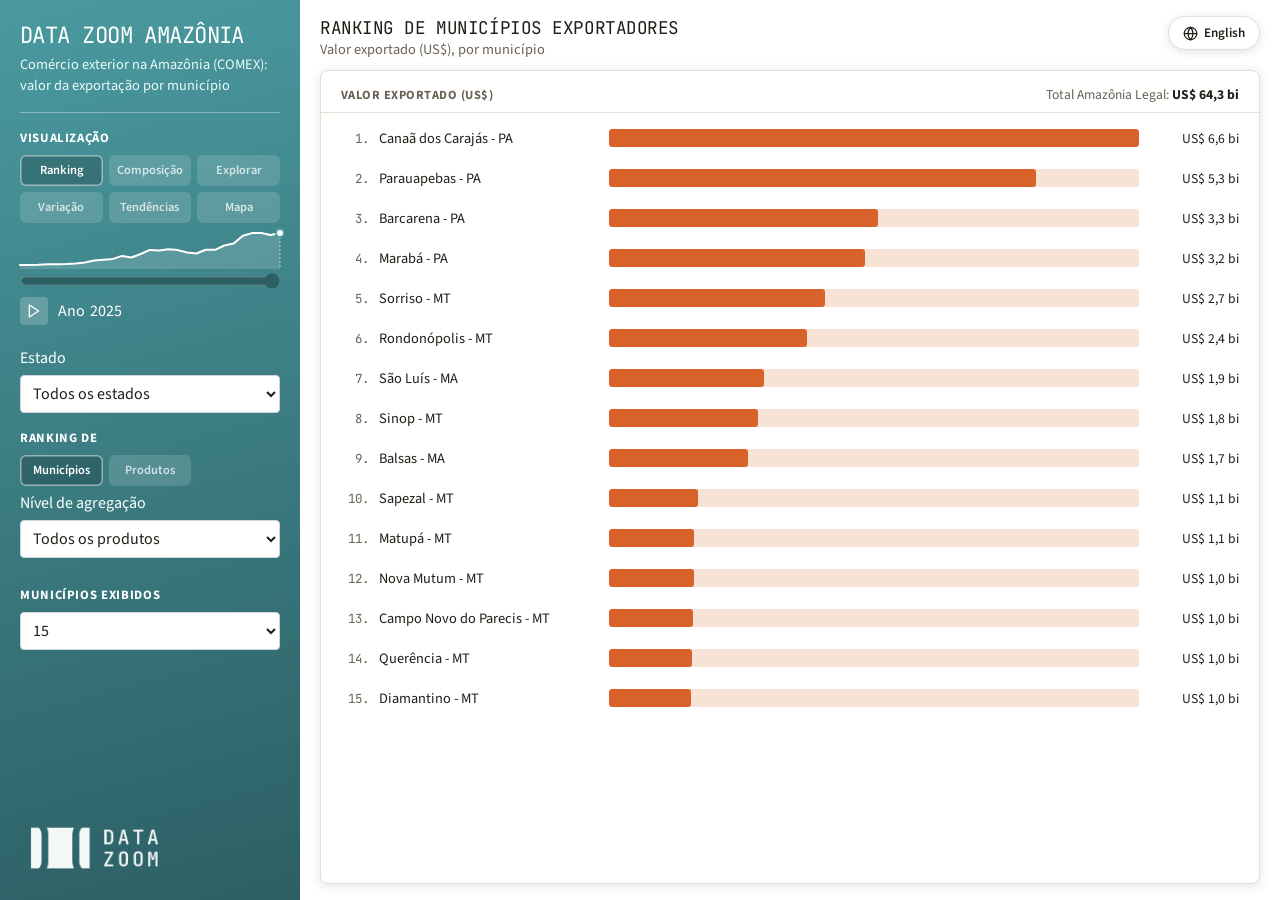
==== ts_comex_exp_municipio/index.html @ 1b5235d6 "Rename Composição's Categoria to Produtos and reorder (sync from datazoompuc/datazoom_viz@9e25355)" ====
<!DOCTYPE html>
<html lang="pt-BR">
<head>
<meta charset="UTF-8">
<meta name="viewport" content="width=device-width, initial-scale=1.0">
<title>Data Zoom Amazônia — COMEX Exportação Municipal</title>
<link rel="preconnect" href="https://fonts.googleapis.com">
<link href="https://fonts.googleapis.com/css2?family=Source+Sans+Pro:wght@300;400;700&family=JetBrains+Mono:wght@300;400&display=swap" rel="stylesheet">
<link rel="stylesheet" href="style.css">
</head>
<body>
<div class="apppanel">
  <div class="menucol">
    <h2 class="plot_name" id="plot_name"></h2>
    <p class="plot_desc" id="plot_desc"></p>
    <hr>

    <p class="vars" id="label_view_name"></p>
    <div class="view-toggle" id="view-toggle">
      <button class="view-btn active" id="view-ranking" data-view="ranking"></button>
      <button class="view-btn" id="view-composition" data-view="composition"></button>
      <button class="view-btn" id="view-explore" data-view="explore"></button>
      <button class="view-btn" id="view-change" data-view="change"></button>
      <button class="view-btn" id="view-trends" data-view="trends"></button>
      <button class="view-btn" id="view-map" data-view="map"></button>
    </div>

    <div class="spacer"></div>

    <div class="var_selec_group hidden" id="change-group">
      <div class="change-years-row">
        <div class="change-year-field">
          <label id="label_year_a" for="change-year-a"></label>
          <select id="change-year-a" class="sidebar-field"></select>
        </div>
        <div class="change-year-field">
          <label id="label_year_b" for="change-year-b"></label>
          <select id="change-year-b" class="sidebar-field"></select>
        </div>
      </div>
      <div class="spacer"></div>

      <p class="vars" id="label_change_orientation"></p>
      <div class="view-toggle" id="change-orientation-toggle">
        <button class="view-btn active" id="change-orientation-municipio" data-orientation="municipio"></button>
        <button class="view-btn" id="change-orientation-produto" data-orientation="produto"></button>
      </div>
      <div class="spacer"></div>

      <div id="change-by-municipio-group">
        <label id="label_change_agg_level" for="change-agg-level-select"></label>
        <select id="change-agg-level-select" class="sidebar-field">
          <option value="all"></option>
          <option value="sec"></option>
          <option value="sh2"></option>
        </select>
        <div class="spacer"></div>
        <div id="change-category-group" class="hidden">
          <label id="label_change_category" for="change-category-select"></label>
          <select id="change-category-select" class="sidebar-field"></select>
        </div>
      </div>

      <div id="change-by-produto-group" class="hidden">
        <label id="label_change_produto_level" for="change-produto-level-select"></label>
        <select id="change-produto-level-select" class="sidebar-field">
          <option value="sec"></option>
          <option value="sh2"></option>
        </select>
        <div class="spacer"></div>
        <label id="label_change_scope" for="change-scope-select"></label>
        <select id="change-scope-select" class="sidebar-field"></select>
      </div>
    </div>

    <div class="var_selec_group slider-inline">
      <div class="sparkline-wrap">
        <svg id="year-sparkline" viewBox="0 0 260 40" preserveAspectRatio="none">
          <path id="spark-area" class="spark-area"></path>
          <path id="spark-line" class="spark-line"></path>
          <line id="spark-guide" class="spark-guide" y1="0" y2="40"></line>
          <line id="spark-hover-line" class="spark-hover-line" y1="0" y2="40"></line>
          <circle id="spark-marker" class="spark-marker" r="4"></circle>
          <circle id="spark-hover-marker" class="spark-hover-marker" r="4"></circle>
        </svg>
        <div id="spark-tooltip" class="spark-tooltip"></div>
      </div>
      <input type="range" id="year-slider" step="1" class="year-slider-full">
      <div class="slider-footer">
        <button id="play-btn" class="icon-btn" title="Play/Pause">
          <svg id="play-icon" width="16" height="16" viewBox="0 0 24 24" fill="none" stroke="currentColor" stroke-width="2" stroke-linecap="round" stroke-linejoin="round"><polygon points="5 3 19 12 5 21 5 3"></polygon></svg>
        </button>
        <span class="year-caption">
          <label id="label_year" for="year-slider"></label>
          <span id="year-value" class="year-value"></span>
        </span>
      </div>
    </div>

    <div class="spacer"></div>

    <div class="var_selec_group" id="uf-filter-group">
      <label id="label_uf_filter" for="uf-filter-select"></label>
      <select id="uf-filter-select" class="sidebar-field">
        <option value=""></option>
      </select>
    </div>

    <div class="var_selec_group hidden" id="composition-scope-group">
      <p class="vars" id="label_composition_orientation"></p>
      <div class="view-toggle" id="composition-orientation-toggle">
        <button class="view-btn active" id="composition-orientation-estado" data-orientation="estado"></button>
        <button class="view-btn" id="composition-orientation-produto" data-orientation="produto"></button>
      </div>
      <div class="spacer"></div>

      <label id="label_composition_agg" for="composition-agg-select"></label>
      <select id="composition-agg-select" class="sidebar-field">
        <option value="sec"></option>
        <option value="sh2"></option>
      </select>
      <div class="spacer"></div>

      <div id="composition-by-estado-group">
        <label id="label_composition_produto" for="composition-produto-select"></label>
        <select id="composition-produto-select" class="sidebar-field"></select>
      </div>

      <div id="composition-by-produto-group" class="hidden">
        <label id="label_composition_scope" for="composition-scope-select"></label>
        <select id="composition-scope-select" class="sidebar-field"></select>
      </div>
    </div>

    <div class="var_selec_group hidden" id="ranking-product-group">
      <p class="vars" id="label_ranking_orientation"></p>
      <div class="view-toggle" id="ranking-orientation-toggle">
        <button class="view-btn active" id="ranking-orientation-municipio" data-orientation="municipio"></button>
        <button class="view-btn" id="ranking-orientation-produto" data-orientation="produto"></button>
      </div>
      <div class="spacer"></div>

      <div id="ranking-by-municipio-group">
        <label id="label_ranking_agg_level" for="ranking-agg-level-select"></label>
        <select id="ranking-agg-level-select" class="sidebar-field">
          <option value="all"></option>
          <option value="sec"></option>
          <option value="sh2"></option>
          <option value="sh4"></option>
        </select>
        <div class="spacer"></div>

        <div id="ranking-category-group" class="hidden">
          <label id="label_ranking_category" for="ranking-category-select"></label>
          <select id="ranking-category-select" class="sidebar-field"></select>
        </div>

        <div id="ranking-sh4-group" class="hidden">
          <label id="label_ranking_product_select" for="ranking-product-select"></label>
          <select id="ranking-product-select" class="sidebar-field"></select>
          <div class="spacer"></div>
          <label id="label_ranking_product_search" for="ranking-product-input" class="prodrank-search-label"></label>
          <input type="text" id="ranking-product-input" class="sidebar-field" list="ranking-product-datalist" autocomplete="off">
          <datalist id="ranking-product-datalist"></datalist>
          <p class="prodrank-full-label" id="ranking-product-full-label"></p>
        </div>
      </div>

      <div id="ranking-by-produto-group" class="hidden">
        <label id="label_ranking_produto_level" for="ranking-produto-level-select"></label>
        <select id="ranking-produto-level-select" class="sidebar-field">
          <option value="sec"></option>
          <option value="sh2"></option>
          <option value="sh4"></option>
        </select>
        <div class="spacer"></div>
        <label id="label_ranking_scope" for="ranking-scope-select"></label>
        <select id="ranking-scope-select" class="sidebar-field"></select>
      </div>
    </div>

    <div class="var_selec_group hidden" id="trends-agg-group">
      <p class="vars" id="label_trends_orientation"></p>
      <div class="view-toggle" id="trends-orientation-toggle">
        <button class="view-btn active" id="trends-orientation-municipio" data-orientation="municipio"></button>
        <button class="view-btn" id="trends-orientation-produto" data-orientation="produto"></button>
      </div>
      <div class="spacer"></div>

      <div id="trends-by-municipio-group">
        <label id="label_trends_agg_level" for="trends-agg-level-select"></label>
        <select id="trends-agg-level-select" class="sidebar-field">
          <option value="all"></option>
          <option value="sec"></option>
          <option value="sh2"></option>
        </select>
        <div class="spacer"></div>
        <div id="trends-category-group" class="hidden">
          <label id="label_trends_category" for="trends-category-select"></label>
          <select id="trends-category-select" class="sidebar-field"></select>
        </div>
      </div>

      <div id="trends-by-produto-group" class="hidden">
        <label id="label_trends_produto_level" for="trends-produto-level-select"></label>
        <select id="trends-produto-level-select" class="sidebar-field">
          <option value="sec"></option>
          <option value="sh2"></option>
        </select>
        <div class="spacer"></div>
        <label id="label_trends_scope" for="trends-scope-select"></label>
        <select id="trends-scope-select" class="sidebar-field"></select>
      </div>
    </div>

    <div class="var_selec_group hidden" id="explore-group">
      <p class="vars" id="label_explore_orientation"></p>
      <div class="view-toggle" id="explore-orientation-toggle">
        <button class="view-btn active" id="explore-orientation-municipio" data-orientation="municipio"></button>
        <button class="view-btn" id="explore-orientation-produto" data-orientation="produto"></button>
      </div>
      <div class="spacer"></div>

      <div id="explore-by-municipio-group">
        <label id="label_explore_agg_level" for="explore-agg-level-select"></label>
        <select id="explore-agg-level-select" class="sidebar-field">
          <option value="all"></option>
          <option value="sec"></option>
          <option value="sh2"></option>
        </select>
        <div class="spacer"></div>
        <div id="explore-category-group" class="hidden">
          <label id="label_explore_category" for="explore-category-select"></label>
          <select id="explore-category-select" class="sidebar-field"></select>
          <div class="spacer"></div>
        </div>

        <label id="label_explore_munis" for="explore-munis-select"></label>
        <select id="explore-munis-select" class="sidebar-multiselect" multiple size="10"></select>
        <p class="explore-hint" id="explore-hint"></p>
      </div>

      <div id="explore-by-produto-group" class="hidden">
        <label id="label_explore_produto_level" for="explore-produto-level-select"></label>
        <select id="explore-produto-level-select" class="sidebar-field">
          <option value="sec"></option>
          <option value="sh2"></option>
        </select>
        <div class="spacer"></div>
        <label id="label_explore_scope" for="explore-scope-select"></label>
        <select id="explore-scope-select" class="sidebar-field"></select>
        <div class="spacer"></div>
        <label id="label_explore_produtos" for="explore-produtos-select"></label>
        <select id="explore-produtos-select" class="sidebar-multiselect" multiple size="10"></select>
        <p class="explore-hint" id="explore-produtos-hint"></p>
      </div>

      <div class="spacer"></div>
      <label class="switch-row">
        <input type="checkbox" id="explore-log">
        <span id="label_log_scale"></span>
      </label>
      <div class="spacer"></div>
      <label class="switch-row">
        <input type="checkbox" id="explore-index">
        <span id="label_index_first"></span>
      </label>
    </div>

    <div class="var_selec_group hidden" id="map-group">
      <p class="vars" id="label_map_mode"></p>
      <div class="view-toggle" id="map-mode-toggle">
        <button class="view-btn active" id="map-mode-forest" data-mode="forest"></button>
        <button class="view-btn" id="map-mode-all" data-mode="all"></button>
        <button class="view-btn" id="map-mode-ratio" data-mode="ratio"></button>
      </div>
      <p class="map-hint" id="map-hint"></p>
    </div>

    <div class="spacer"></div>
    <div class="var_selec_group" id="topn-group">
      <p class="vars" id="label_topn_name"></p>
      <select id="topn-select" class="sidebar-field">
        <option value="10">10</option>
        <option value="15" selected>15</option>
        <option value="20">20</option>
        <option value="30">30</option>
      </select>
    </div>

    <div class="menucol-logo" role="img" aria-label="Data Zoom"></div>
  </div>

  <div class="plotcol">
    <button id="lang-toggle" class="lang-toggle-corner">
      <svg width="15" height="15" viewBox="0 0 24 24" fill="none" stroke="currentColor" stroke-width="2" stroke-linecap="round" stroke-linejoin="round"><circle cx="12" cy="12" r="10"></circle><line x1="2" y1="12" x2="22" y2="12"></line><path d="M12 2a15.3 15.3 0 0 1 4 10 15.3 15.3 0 0 1-4 10 15.3 15.3 0 0 1-4-10 15.3 15.3 0 0 1 4-10z"></path></svg>
      <span id="lang-toggle-label"></span>
    </button>
    <div class="plot-title" id="plot-title"></div>
    <div class="plot-subtitle" id="plot-subtitle"></div>

    <div class="chart-wrap">
      <div id="spinner" class="spinner"></div>

      <div id="ranking-panel" class="ranking-panel">
        <div class="ranking-header">
          <span id="ranking-axis-label" class="ranking-axis-label"></span>
          <span id="region-total-label" class="region-total-label"></span>
        </div>
        <div id="ranking-rows" class="ranking-rows"></div>
        <div id="ranking-tooltip" class="chart-tooltip"></div>
      </div>

      <div id="composition-panel" class="composition-panel hidden">
        <div id="composition-chart-area" class="composition-chart-area">
          <svg id="composition-svg" class="composition-svg" viewBox="0 0 1000 520" preserveAspectRatio="none"></svg>
          <div id="composition-tooltip" class="chart-tooltip"></div>
        </div>
        <div id="composition-legend" class="composition-legend"></div>
      </div>

      <div id="change-panel" class="change-panel hidden">
        <div class="change-header">
          <span id="change-axis-label" class="ranking-axis-label"></span>
          <div class="change-legend">
            <span class="change-legend-chip"><span class="change-legend-dot change-legend-dot-a"></span><span id="change-legend-a-label"></span></span>
            <span class="change-legend-chip"><span class="change-legend-dot change-legend-dot-b"></span><span id="change-legend-b-label"></span></span>
          </div>
        </div>
        <div class="change-axis">
          <div class="change-col-label"></div>
          <div class="change-col-track">
            <span id="change-axis-min"></span>
            <span id="change-axis-max"></span>
          </div>
          <div class="change-col-delta"></div>
        </div>
        <div class="change-scroll">
          <div id="change-rows"></div>
        </div>
        <div id="change-tooltip" class="chart-tooltip"></div>
      </div>

      <div id="trends-panel" class="trends-panel hidden">
        <div id="trends-grid" class="trends-grid"></div>
      </div>

      <div id="explore-panel" class="composition-panel hidden">
        <div id="explore-chart-area" class="composition-chart-area">
          <svg id="explore-svg" class="composition-svg" viewBox="0 0 1000 520" preserveAspectRatio="none"></svg>
          <div id="explore-tooltip" class="chart-tooltip"></div>
        </div>
        <div id="explore-legend" class="composition-legend"></div>
      </div>

      <div id="map-panel" class="map-panel hidden">
        <div id="map-container"></div>
      </div>

    </div>
  </div>
</div>

<script src="app.js"></script>
</body>
</html>
---- ts_comex_exp_municipio/style.css ----
* { box-sizing: border-box; }

:root {
  --ink: #221d17;
  --muted: #6b6156;
  --border: #e4ded3;
  --shadow: rgba(34, 29, 23, 0.12);
  --sidebar-a: #4a9aa0;
  --sidebar-b: #2c5f64;
  --bar: #d9622b;
  --bar-soft: #f7e3d6;
}

html, body {
  margin: 0;
  height: 100%;
  font-family: "Source Sans Pro", -apple-system, BlinkMacSystemFont, "Segoe UI", Roboto, Arial, sans-serif;
  font-size: 1rem;
  color: var(--ink);
}

.apppanel {
  display: flex;
  height: 100vh;
}

/* Language toggle in the upper-right corner of the content column — same
   convention as the map app, kept separate from the sidebar's controls. */
.lang-toggle-corner {
  position: absolute;
  top: 16px;
  right: 20px;
  z-index: 20;
  display: inline-flex;
  align-items: center;
  gap: 6px;
  background: #fff;
  border: 1px solid var(--border);
  color: var(--ink);
  padding: 7px 14px;
  border-radius: 999px;
  box-shadow: 0 2px 10px var(--shadow);
  font-size: 0.82rem;
  font-weight: 600;
  font-family: "Source Sans Pro", -apple-system, BlinkMacSystemFont, "Segoe UI", Roboto, Arial, sans-serif;
  cursor: pointer;
}
.lang-toggle-corner svg { display: block; }
.lang-toggle-corner:hover { background: #f6f2ea; }

/* ---- Sidebar ---- */

.menucol {
  flex: 0 0 300px;
  background: linear-gradient(165deg, var(--sidebar-a), var(--sidebar-b));
  color: #fff;
  padding: 20px;
  overflow-y: auto;
  display: flex;
  flex-direction: column;
}

.menucol-logo {
  margin-top: auto;
  padding-top: 24px;
  height: 64px;
  background-image: url("img/logo_datazoom_branco_horizontal.png");
  background-repeat: no-repeat;
  background-position: left bottom;
  background-size: contain;
  pointer-events: none;
  opacity: 0.95;
  flex: 0 0 auto;
}

.plot_name {
  margin: 0 0 4px;
  font-family: "JetBrains Mono", ui-monospace, "SF Mono", Menlo, monospace;
  font-size: 1.4rem;
  font-weight: 400;
  text-transform: uppercase;
  letter-spacing: -0.025em;
  color: #fff;
}

.plot_desc {
  margin: 0;
  font-size: 0.9rem;
  color: #eafbfc;
}

.menucol hr {
  border: 0;
  border-top: 1px solid rgba(255, 255, 255, 0.35);
  margin: 16px 0;
}

.view-toggle {
  display: grid;
  grid-template-columns: repeat(3, 1fr);
  gap: 6px;
  width: 100%;
}
.view-btn {
  border: none;
  border-radius: 6px;
  background: rgba(255, 255, 255, 0.14);
  color: rgba(255, 255, 255, 0.75);
  padding: 8px 6px;
  font-size: 0.78rem;
  font-weight: 600;
  line-height: 1.2;
  cursor: pointer;
  font-family: "Source Sans Pro", -apple-system, BlinkMacSystemFont, "Segoe UI", Roboto, Arial, sans-serif;
}
.view-btn.active {
  background: rgba(0, 0, 0, 0.2);
  color: #fff;
  box-shadow: inset 0 0 0 1.5px rgba(255, 255, 255, 0.5);
}

.vars {
  text-transform: uppercase;
  font-size: 0.8rem;
  letter-spacing: 0.05em;
  font-weight: 700;
  margin: 0 0 8px;
}

.var_selec_group { margin-bottom: 16px; }
.var_selec_group label { display: block; margin-bottom: 6px; font-weight: 400; }

/* Shared by every single-line sidebar control (selects + the product search
   input) — one rule instead of a per-ID list, so a new control picks up the
   sizing/overflow behavior automatically just by carrying the class. Long
   option text (SEC/SH2 category names in particular) used to force these
   selects wider than the 300px sidebar itself, "leaking" past its edge —
   width: 100% + min-width: 0 caps the box at the sidebar's width regardless
   of content, and the overflow/ellipsis trio truncates the closed box's own
   label instead of stretching to fit it (native <select> popups also follow
   the closed box's own width in every browser this app targets). */
.sidebar-field {
  display: block;
  width: 100%;
  min-width: 0;
  padding: 6px 8px;
  border-radius: 4px;
  border: 1px solid #ced4da;
  font-size: 1rem;
  background: #fff;
  color: var(--ink);
  font-family: "Source Sans Pro", -apple-system, BlinkMacSystemFont, "Segoe UI", Roboto, Arial, sans-serif;
  overflow: hidden;
  white-space: nowrap;
  text-overflow: ellipsis;
}

.prodrank-full-label {
  font-size: 0.75rem;
  color: rgba(255, 255, 255, 0.75);
  margin: 4px 0 0;
}

.prodrank-search-label {
  font-size: 0.78rem;
  color: rgba(255, 255, 255, 0.75);
}

.prodrank-loading {
  padding: 24px;
  color: var(--muted);
  font-size: 0.9rem;
}

.change-years-row { display: flex; gap: 10px; }
.change-year-field { flex: 1 1 0; min-width: 0; }
.change-year-field label { font-size: 0.85rem; }

/* Shared by every hand-picked multi-select in Explorar (municípios and,
   since the axis swap, categories too) — min-width: 0 caps it to the
   sidebar's width the same way .sidebar-field does for single-line
   controls; a multi-select can't also use that class since its
   white-space: nowrap/ellipsis rules only make sense for a single closed
   value, not a scrollable option list. */
.sidebar-multiselect {
  width: 100%;
  min-width: 0;
  border-radius: 4px;
  border: 1px solid #ced4da;
  font-size: 0.9rem;
  background: #fff;
  color: var(--ink);
}
.sidebar-multiselect option { padding: 3px 6px; }

.explore-hint {
  font-size: 0.75rem;
  color: rgba(255, 255, 255, 0.75);
  margin: 4px 0 0;
}

.switch-row {
  display: flex;
  align-items: center;
  gap: 8px;
  font-size: 0.88rem;
  cursor: pointer;
}
.switch-row input { accent-color: #2c5f64; width: 16px; height: 16px; }

.sparkline-wrap { margin-bottom: 4px; position: relative; }

#year-sparkline {
  width: 100%;
  height: 40px;
  display: block;
  cursor: pointer;
  overflow: visible;
}

.spark-area { fill: rgba(255, 255, 255, 0.14); stroke: none; }

.spark-line {
  fill: none;
  stroke: #fff;
  stroke-width: 2;
  stroke-linecap: round;
  stroke-linejoin: round;
  vector-effect: non-scaling-stroke;
}

.spark-guide {
  stroke: rgba(255, 255, 255, 0.6);
  stroke-width: 1;
  stroke-dasharray: 2 2;
  vector-effect: non-scaling-stroke;
}

.spark-hover-line {
  stroke: rgba(255, 255, 255, 0.85);
  stroke-width: 1;
  vector-effect: non-scaling-stroke;
  opacity: 0;
  pointer-events: none;
}

.spark-marker {
  fill: #fff;
  stroke: #4a9aa0;
  stroke-width: 2;
  vector-effect: non-scaling-stroke;
  transition: cx 150ms linear, cy 250ms ease;
}

.spark-hover-marker {
  fill: #fff;
  stroke: #4a9aa0;
  stroke-width: 2;
  vector-effect: non-scaling-stroke;
  opacity: 0;
  pointer-events: none;
}

.spark-tooltip {
  position: absolute;
  top: -4px;
  transform: translate(-50%, -100%);
  background: #1f3b3d;
  color: #fff;
  font-size: 13px;
  line-height: 1.3;
  padding: 4px 7px;
  border-radius: 5px;
  white-space: nowrap;
  pointer-events: none;
  opacity: 0;
  box-shadow: 0 2px 6px rgba(0, 0, 0, 0.25);
  font-variant-numeric: tabular-nums;
}
.spark-tooltip strong { font-weight: 700; }

/* margin: 0 overrides the browser default (2px left/right on
   input[type=range] in Chrome/Safari) that would otherwise throw the
   slider's track a couple pixels out of alignment with the sparkline
   above it, despite both spanning the same 100% width. */
.year-slider-full { display: block; width: 100%; margin: 2px 0 0; accent-color: #2c5f64; }

/* Play button + "Ano 2025" caption sit below the chart/slider stack (not
   above it — nothing here needs to compete with the sparkline/slider for
   the same full width the way the header row used to). */
.slider-footer { display: flex; align-items: center; gap: 10px; margin-top: 8px; }
.year-caption { display: flex; align-items: baseline; gap: 5px; }
.year-caption label { margin-bottom: 0; }

.year-value {
  font-variant-numeric: tabular-nums;
}

.icon-btn {
  border: none;
  background: rgba(255, 255, 255, 0.2);
  color: #fff;
  border-radius: 4px;
  width: 28px;
  height: 28px;
  cursor: pointer;
  flex: 0 0 auto;
  display: flex;
  align-items: center;
  justify-content: center;
}
.icon-btn:hover { background: rgba(255, 255, 255, 0.35); }
.icon-btn.playing { background: #2c5f64; }
.icon-btn svg { display: block; }

.spacer { height: 6px; }

/* ---- Main column ---- */

.plotcol {
  position: relative;
  flex: 1 1 auto;
  display: flex;
  flex-direction: column;
  padding: 16px 20px;
  min-width: 0;
}

.plot-title,
.plot-subtitle {
  padding-right: 140px;
}

.plot-title {
  font-family: "JetBrains Mono", ui-monospace, "SF Mono", Menlo, monospace;
  font-size: 1.1rem;
  font-weight: 400;
  text-transform: uppercase;
  letter-spacing: -0.025em;
}

.plot-subtitle {
  font-size: 0.9rem;
  color: var(--muted);
  margin-bottom: 10px;
}

.chart-wrap {
  position: relative;
  flex: 1 1 auto;
  min-height: 0;
}

.spinner {
  position: absolute;
  top: 50%;
  left: 50%;
  width: 40px;
  height: 40px;
  margin: -20px 0 0 -20px;
  border: 4px solid rgba(74, 154, 160, 0.2);
  border-top-color: #2c5f64;
  border-radius: 50%;
  animation: spin 0.8s linear infinite;
  pointer-events: none;
  z-index: 1000;
}
.spinner.hidden { display: none; }
@keyframes spin { to { transform: rotate(360deg); } }

/* ---- Ranking (bar chart) view ---- */

.ranking-panel {
  position: absolute;
  inset: 0;
  background: #fff;
  border: 1px solid var(--border);
  border-radius: 8px;
  box-shadow: 0 2px 12px var(--shadow);
  display: flex;
  flex-direction: column;
  overflow: hidden;
}

.ranking-header {
  flex: 0 0 auto;
  display: flex;
  align-items: baseline;
  justify-content: space-between;
  padding: 14px 20px 8px;
  border-bottom: 1px solid var(--border);
}
.ranking-axis-label {
  font-size: 0.78rem;
  text-transform: uppercase;
  letter-spacing: 0.04em;
  color: var(--muted);
  font-weight: 700;
}
.region-total-label {
  font-size: 0.85rem;
  color: var(--muted);
  font-variant-numeric: tabular-nums;
}
.region-total-label b { color: var(--ink); }

.ranking-rows {
  flex: 1 1 auto;
  overflow-y: auto;
  padding: 10px 20px 20px;
  display: flex;
  flex-direction: column;
  gap: 10px;
}

.rank-row {
  display: grid;
  grid-template-columns: 28px minmax(140px, 220px) 1fr auto;
  align-items: center;
  gap: 10px;
  height: 30px;
}
.rank-position {
  font-family: "JetBrains Mono", ui-monospace, "SF Mono", Menlo, monospace;
  font-size: 0.78rem;
  color: var(--muted);
  text-align: right;
}
.rank-label {
  font-size: 0.9rem;
  white-space: nowrap;
  overflow: hidden;
  text-overflow: ellipsis;
}
.rank-track {
  position: relative;
  height: 18px;
  background: var(--bar-soft);
  border-radius: 3px;
  overflow: hidden;
}
.rank-bar {
  position: absolute;
  top: 0;
  left: 0;
  height: 100%;
  background: var(--bar);
  border-radius: 3px;
  transition: width 400ms ease;
}
.rank-value {
  font-size: 0.85rem;
  font-variant-numeric: tabular-nums;
  color: var(--ink);
  min-width: 90px;
  text-align: right;
}

.chart-tooltip {
  position: absolute;
  background: #1f3b3d;
  color: #fff;
  font-size: 12.5px;
  line-height: 1.35;
  padding: 6px 9px;
  border-radius: 5px;
  pointer-events: none;
  opacity: 0;
  box-shadow: 0 2px 6px rgba(0, 0, 0, 0.25);
  font-variant-numeric: tabular-nums;
  max-width: 300px;
  z-index: 10;
}

/* ---- Composition (stacked area) view ---- */

.composition-panel {
  position: absolute;
  inset: 0;
  background: #fff;
  border: 1px solid var(--border);
  border-radius: 8px;
  box-shadow: 0 2px 12px var(--shadow);
  display: flex;
  flex-direction: column;
  overflow: hidden;
  padding: 16px 20px 12px;
}

.composition-chart-area {
  position: relative;
  flex: 1 1 auto;
  min-height: 0;
}

.composition-svg {
  width: 100%;
  height: 100%;
  display: block;
  cursor: crosshair;
}

.comp-axis-label {
  font-family: "Source Sans Pro", -apple-system, BlinkMacSystemFont, "Segoe UI", Roboto, Arial, sans-serif;
  font-size: 11px;
  fill: var(--muted);
}
.comp-gridline { stroke: var(--border); stroke-width: 1; }
.comp-band { stroke: #fff; stroke-width: 0.5; }
.comp-guide {
  stroke: var(--ink);
  stroke-width: 1;
  stroke-dasharray: 3 3;
  pointer-events: none;
}

.explore-line { fill: none; stroke-width: 2; vector-effect: non-scaling-stroke; }
.explore-guide {
  stroke: var(--muted);
  stroke-width: 1;
  stroke-dasharray: 3 3;
  pointer-events: none;
}

.composition-legend {
  flex: 0 0 auto;
  display: flex;
  flex-wrap: wrap;
  gap: 6px 16px;
  padding-top: 10px;
  border-top: 1px solid var(--border);
  margin-top: 8px;
}
.legend-item {
  display: flex;
  align-items: center;
  gap: 6px;
  font-size: 0.8rem;
  color: var(--ink);
  max-width: 280px;
  cursor: default;
}
.legend-item span.swatch {
  width: 11px;
  height: 11px;
  border-radius: 3px;
  border: 1px solid transparent;
  flex: 0 0 auto;
}
.legend-item span.label {
  white-space: nowrap;
  overflow: hidden;
  text-overflow: ellipsis;
}
.legend-item-muted {
  opacity: 0.6;
}
.legend-item-muted span.swatch {
  border-width: 1.5px;
  border-style: dashed;
}
.legend-item-muted span.label {
  font-style: italic;
}

/* ---- Change (dumbbell) view — same pattern as the CEMPRE map rebuild's
   compare mode: year A (blue) / year B (orange) dots per entity, connected
   by a line, ranked by change, filtered by state to keep row count sane
   (13 to 115 municipalities per state here). ---- */

.change-panel {
  position: absolute;
  inset: 0;
  background: #fff;
  border: 1px solid var(--border);
  border-radius: 8px;
  box-shadow: 0 2px 12px var(--shadow);
  display: flex;
  flex-direction: column;
  overflow: hidden;
}

.change-header {
  flex: 0 0 auto;
  display: flex;
  align-items: center;
  justify-content: space-between;
  padding: 14px 20px 8px;
  border-bottom: 1px solid var(--border);
}
.change-legend {
  display: flex;
  gap: 16px;
  font-size: 0.85rem;
  color: var(--ink);
  font-variant-numeric: tabular-nums;
}
.change-legend-chip { display: flex; align-items: center; gap: 6px; }
.change-legend-dot { width: 10px; height: 10px; border-radius: 50%; display: inline-block; }
.change-legend-dot-a { background: #2a78d6; }
.change-legend-dot-b { background: #eb6834; }

.change-axis,
.change-row {
  display: flex;
  align-items: center;
}
.change-axis {
  flex: 0 0 auto;
  padding: 8px 20px 6px;
  font-size: 0.78rem;
  color: var(--muted);
  text-transform: uppercase;
  letter-spacing: 0.03em;
}
.change-row { height: 24px; padding: 0 20px; }
.change-row:hover { background: rgba(74, 154, 160, 0.08); }

.change-col-label {
  flex: 0 0 200px;
  padding-right: 10px;
  font-size: 0.85rem;
  white-space: nowrap;
  overflow: hidden;
  text-overflow: ellipsis;
}
.change-col-track {
  flex: 1 1 auto;
  position: relative;
  height: 24px;
}
.change-axis .change-col-track {
  height: auto;
  display: flex;
  justify-content: space-between;
}
.change-col-delta {
  flex: 0 0 100px;
  padding-left: 8px;
  text-align: right;
  font-size: 0.82rem;
  font-variant-numeric: tabular-nums;
}

.change-scroll { flex: 1 1 auto; overflow-y: auto; padding-bottom: 12px; }
#change-rows { display: flex; flex-direction: column; }

.change-line {
  position: absolute;
  top: 50%;
  height: 2px;
  background: #c7c7c7;
  transform: translateY(-50%);
}
.change-dot {
  position: absolute;
  top: 50%;
  width: 10px;
  height: 10px;
  border-radius: 50%;
  transform: translate(-50%, -50%);
  box-shadow: 0 0 0 1.5px #fff;
}
.change-dot-a { background: #2a78d6; }
.change-dot-b { background: #eb6834; }

/* ---- Trends (small multiples) view — one sparkline per top-N
   municipality (all-time total, independent of the ranking view's
   per-year top-N), so the shape of each one's own trajectory is scannable
   at once without needing to already know which one to search for. ---- */

.trends-panel {
  position: absolute;
  inset: 0;
  background: #fff;
  border: 1px solid var(--border);
  border-radius: 8px;
  box-shadow: 0 2px 12px var(--shadow);
  overflow-y: auto;
  padding: 16px;
}

.trends-grid {
  display: grid;
  grid-template-columns: repeat(auto-fill, minmax(220px, 1fr));
  gap: 12px;
}

.trend-card {
  border: 1px solid var(--border);
  border-radius: 8px;
  padding: 12px 14px 10px;
}

.trend-card-header {
  display: flex;
  align-items: baseline;
  justify-content: space-between;
  gap: 8px;
  margin-bottom: 6px;
}
.trend-card-name {
  font-size: 0.85rem;
  font-weight: 600;
  white-space: nowrap;
  overflow: hidden;
  text-overflow: ellipsis;
  min-width: 0;
}
.trend-card-value {
  font-size: 0.8rem;
  font-variant-numeric: tabular-nums;
  color: var(--muted);
  flex: 0 0 auto;
}

.trend-sparkline { width: 100%; height: 44px; display: block; overflow: visible; }
.trend-spark-area { fill: rgba(217, 98, 43, 0.12); stroke: none; }
.trend-spark-line { fill: none; stroke: var(--bar); stroke-width: 1.5; vector-effect: non-scaling-stroke; }
.trend-spark-marker { fill: var(--bar); stroke: #fff; stroke-width: 1.5; vector-effect: non-scaling-stroke; }

.trend-card-footer {
  font-size: 0.76rem;
  color: var(--muted);
  margin-top: 4px;
}

/* ---- Map (Leaflet, lazy-loaded) view ---- */

.map-hint {
  font-size: 0.78rem;
  color: rgba(255, 255, 255, 0.75);
  line-height: 1.4;
  margin-top: 6px;
}

.map-panel {
  position: absolute;
  inset: 0;
}

#map-container {
  position: absolute;
  inset: 0;
  border-radius: 8px;
  border: 1px solid var(--border);
  box-shadow: 0 2px 12px var(--shadow);
}

.map-loading {
  position: absolute;
  inset: 0;
  display: flex;
  align-items: center;
  justify-content: center;
  color: var(--muted);
  font-size: 0.9rem;
  background: #fff;
  border-radius: 8px;
  border: 1px solid var(--border);
}

/* ---- Leaflet legend ---- */

.legend {
  background: #fff;
  padding: 10px 12px 8px;
  border-radius: 2px 2px 8px 8px;
  border-top: 3px solid var(--sidebar-b);
  box-shadow: 0 4px 14px var(--shadow);
  font-size: 0.78rem;
  line-height: 1.4;
  max-width: 240px;
  color: var(--ink);
}
.legend .legend-title {
  font-weight: 700;
  margin-bottom: 6px;
}
.legend .legend-row {
  display: flex;
  align-items: center;
  gap: 6px;
  margin-bottom: 2px;
}
.legend .swatch {
  width: 14px;
  height: 14px;
  flex: 0 0 auto;
  display: inline-block;
  box-shadow: inset 0 0 0 1px rgba(0, 0, 0, 0.08);
}

/* Matches the SVG hatch pattern used for "no data" polygons on the map
   (ensureNoDataPattern in app.js) — same base/line colors, same 45deg
   angle, so the legend swatch and the map fill read as the same thing. */
.legend .swatch-nodata {
  background-color: #deeaef;
  background-image: repeating-linear-gradient(
    45deg,
    #a2adb1 0, #a2adb1 1.5px,
    transparent 1.5px, transparent 6px
  );
}

.leaflet-tooltip b { color: inherit; }

/* Municipality fill animates between years instead of jump-cutting. */
.muni-path {
  transition: fill 300ms ease, fill-opacity 180ms ease;
}

.hidden { display: none; }
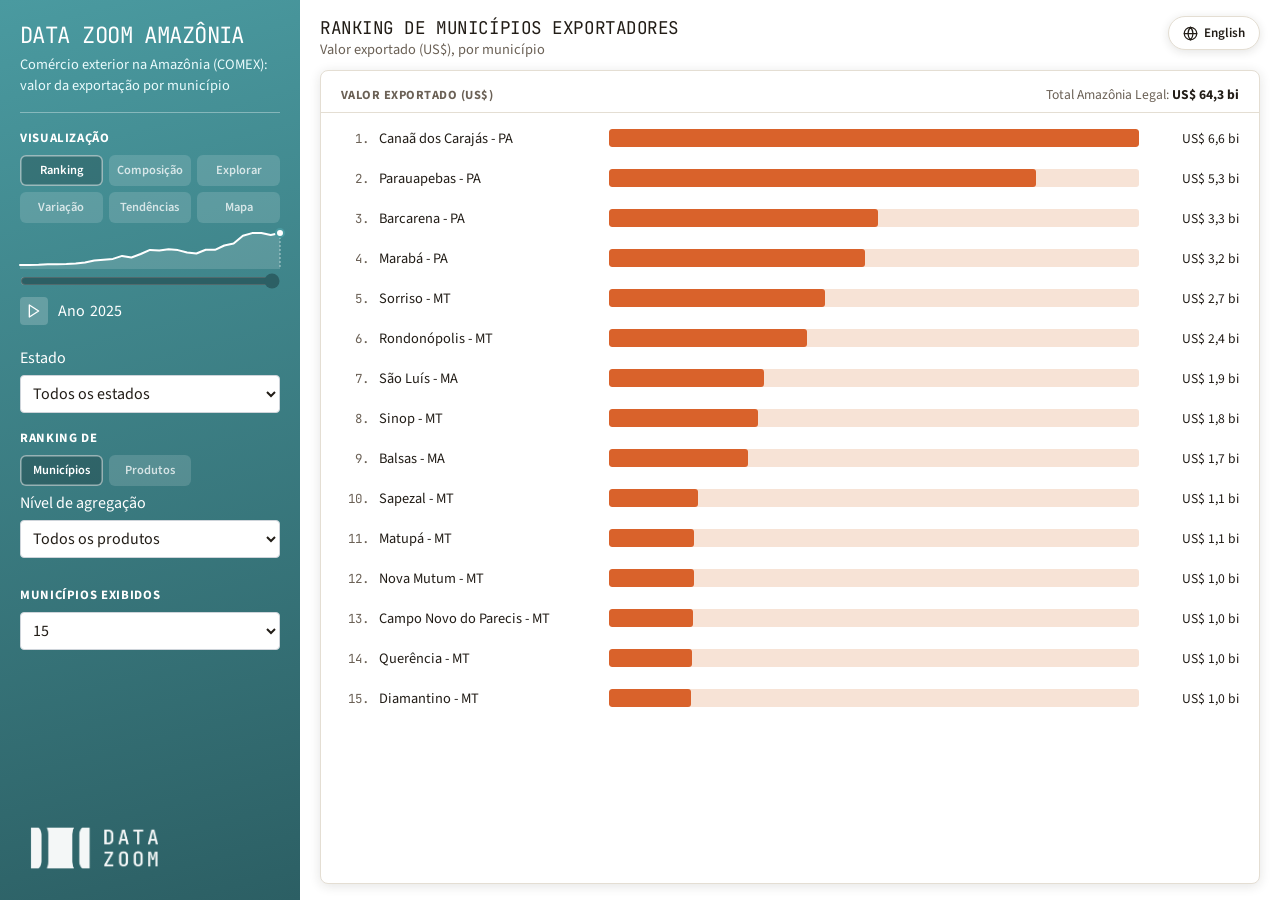
==== commit a1c72d92: "Tendências: add a hint explaining the cards' sort order (sync from datazoompuc/datazoom_viz@982e2ea)" ====
--- a/ts_comex_exp_municipio/index.html
+++ b/ts_comex_exp_municipio/index.html
@@ -211,6 +211,9 @@
         <label id="label_trends_scope" for="trends-scope-select"></label>
         <select id="trends-scope-select" class="sidebar-field"></select>
       </div>
+
+      <div class="spacer"></div>
+      <p class="explore-hint" id="trends-hint"></p>
     </div>
 
     <div class="var_selec_group hidden" id="explore-group">
--- a/ts_comex_exp_municipio/style.css
+++ b/ts_comex_exp_municipio/style.css
@@ -719,12 +719,6 @@
 .trend-spark-line { fill: none; stroke: var(--bar); stroke-width: 1.5; vector-effect: non-scaling-stroke; }
 .trend-spark-marker { fill: var(--bar); stroke: #fff; stroke-width: 1.5; vector-effect: non-scaling-stroke; }
 
-.trend-card-footer {
-  font-size: 0.76rem;
-  color: var(--muted);
-  margin-top: 4px;
-}
-
 /* ---- Map (Leaflet, lazy-loaded) view ---- */
 
 .map-hint {
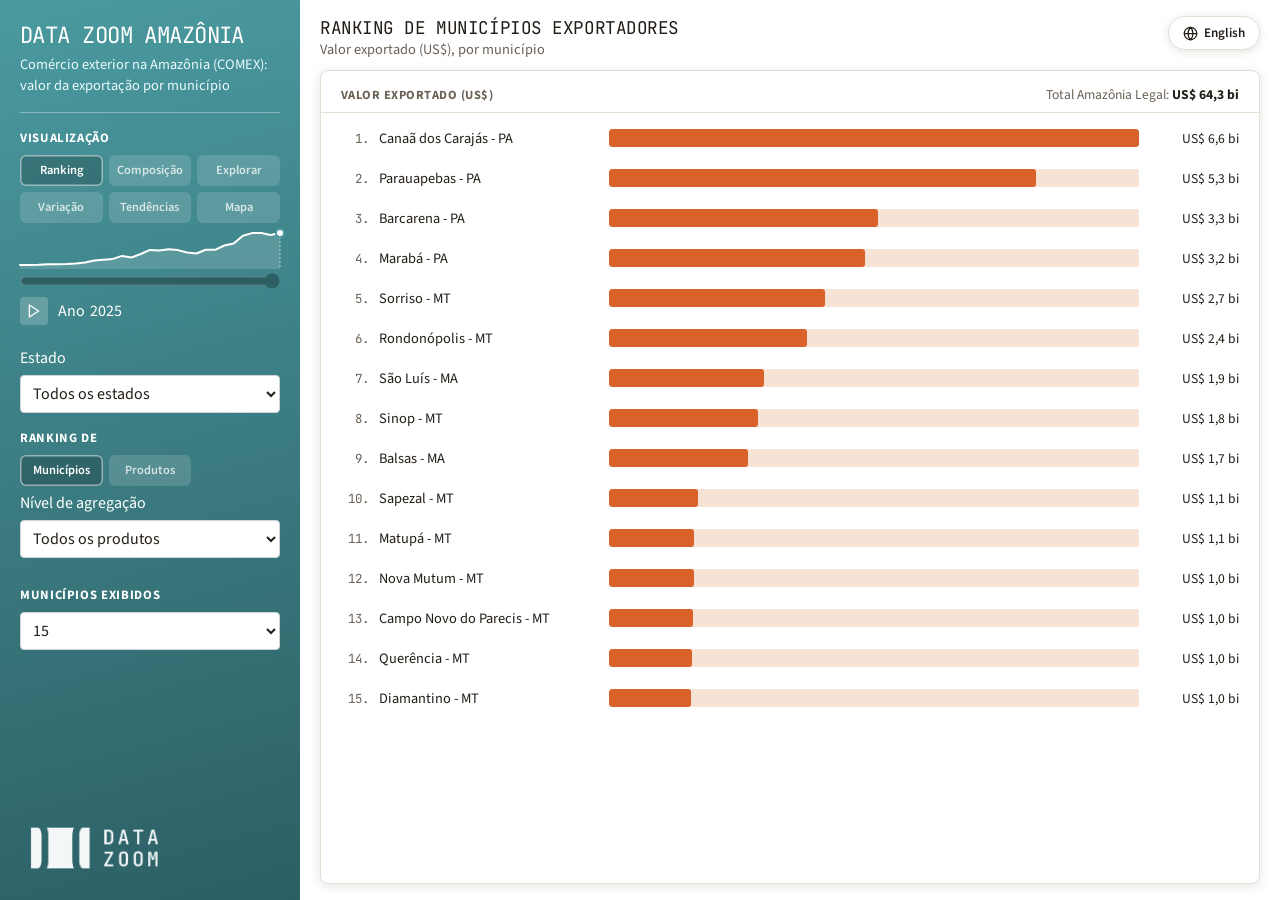
==== commit abafb7c3: "Move Variação's toggle below the Estado selector (sync from datazoompuc/datazoom_viz@66b34be)" ====
--- a/ts_comex_exp_municipio/index.html
+++ b/ts_comex_exp_municipio/index.html
@@ -38,39 +38,6 @@
           <select id="change-year-b" class="sidebar-field"></select>
         </div>
       </div>
-      <div class="spacer"></div>
-
-      <p class="vars" id="label_change_orientation"></p>
-      <div class="view-toggle" id="change-orientation-toggle">
-        <button class="view-btn active" id="change-orientation-municipio" data-orientation="municipio"></button>
-        <button class="view-btn" id="change-orientation-produto" data-orientation="produto"></button>
-      </div>
-      <div class="spacer"></div>
-
-      <div id="change-by-municipio-group">
-        <label id="label_change_agg_level" for="change-agg-level-select"></label>
-        <select id="change-agg-level-select" class="sidebar-field">
-          <option value="all"></option>
-          <option value="sec"></option>
-          <option value="sh2"></option>
-        </select>
-        <div class="spacer"></div>
-        <div id="change-category-group" class="hidden">
-          <label id="label_change_category" for="change-category-select"></label>
-          <select id="change-category-select" class="sidebar-field"></select>
-        </div>
-      </div>
-
-      <div id="change-by-produto-group" class="hidden">
-        <label id="label_change_produto_level" for="change-produto-level-select"></label>
-        <select id="change-produto-level-select" class="sidebar-field">
-          <option value="sec"></option>
-          <option value="sh2"></option>
-        </select>
-        <div class="spacer"></div>
-        <label id="label_change_scope" for="change-scope-select"></label>
-        <select id="change-scope-select" class="sidebar-field"></select>
-      </div>
     </div>
 
     <div class="var_selec_group slider-inline">
@@ -106,6 +73,40 @@
       </select>
     </div>
 
+    <div class="var_selec_group hidden" id="change-orientation-group">
+      <p class="vars" id="label_change_orientation"></p>
+      <div class="view-toggle" id="change-orientation-toggle">
+        <button class="view-btn active" id="change-orientation-municipio" data-orientation="municipio"></button>
+        <button class="view-btn" id="change-orientation-produto" data-orientation="produto"></button>
+      </div>
+      <div class="spacer"></div>
+
+      <div id="change-by-municipio-group">
+        <label id="label_change_agg_level" for="change-agg-level-select"></label>
+        <select id="change-agg-level-select" class="sidebar-field">
+          <option value="all"></option>
+          <option value="sec"></option>
+          <option value="sh2"></option>
+        </select>
+        <div class="spacer"></div>
+        <div id="change-category-group" class="hidden">
+          <label id="label_change_category" for="change-category-select"></label>
+          <select id="change-category-select" class="sidebar-field"></select>
+        </div>
+      </div>
+
+      <div id="change-by-produto-group" class="hidden">
+        <label id="label_change_produto_level" for="change-produto-level-select"></label>
+        <select id="change-produto-level-select" class="sidebar-field">
+          <option value="sec"></option>
+          <option value="sh2"></option>
+        </select>
+        <div class="spacer"></div>
+        <label id="label_change_scope" for="change-scope-select"></label>
+        <select id="change-scope-select" class="sidebar-field"></select>
+      </div>
+    </div>
+
     <div class="var_selec_group hidden" id="composition-scope-group">
       <p class="vars" id="label_composition_orientation"></p>
       <div class="view-toggle" id="composition-orientation-toggle">
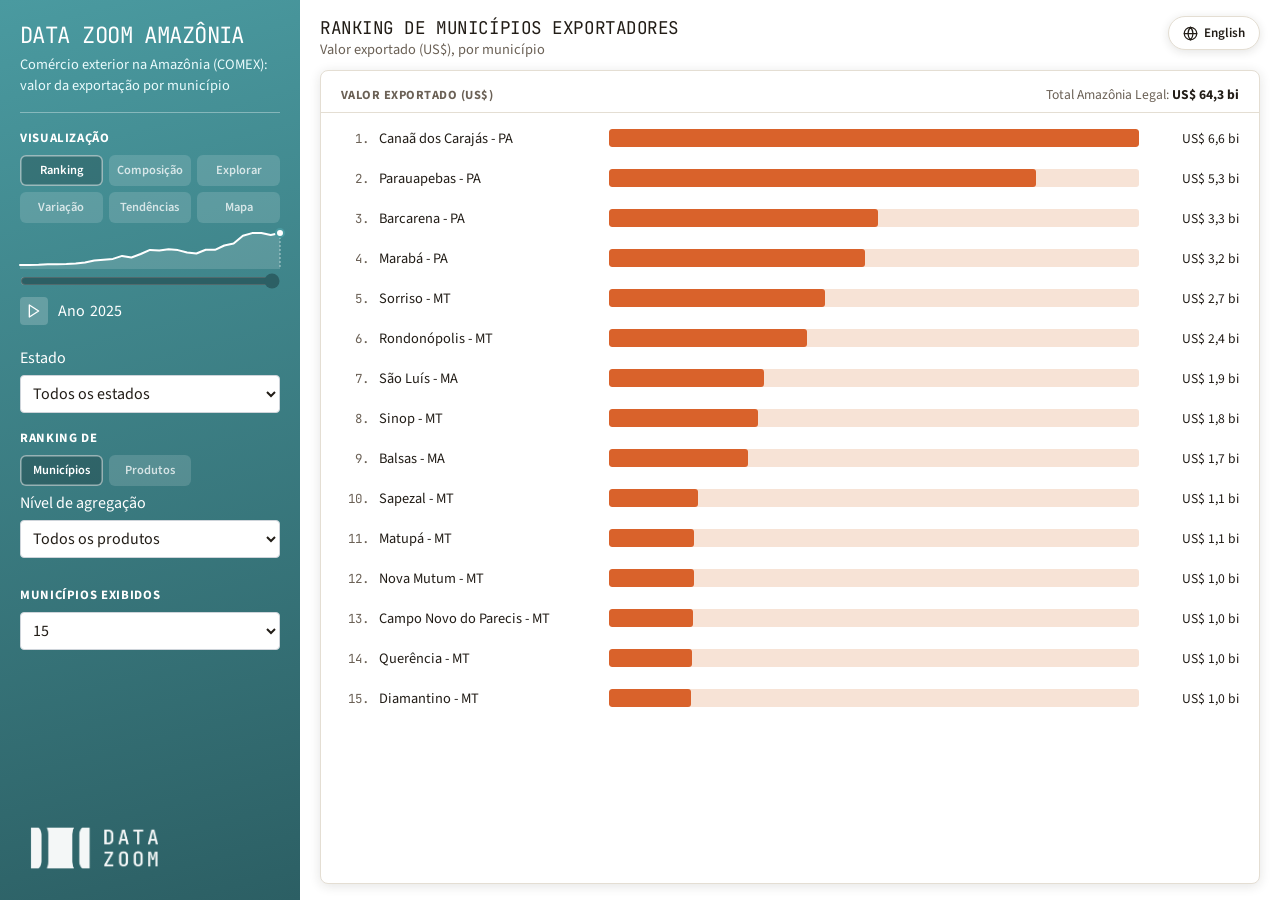
==== commit 6499e425: "Variação: remove the dollar-range row above the dumbbell chart (sync from datazoompuc/datazoom_viz@d" ====
--- a/ts_comex_exp_municipio/index.html
+++ b/ts_comex_exp_municipio/index.html
@@ -331,14 +331,6 @@
             <span class="change-legend-chip"><span class="change-legend-dot change-legend-dot-b"></span><span id="change-legend-b-label"></span></span>
           </div>
         </div>
-        <div class="change-axis">
-          <div class="change-col-label"></div>
-          <div class="change-col-track">
-            <span id="change-axis-min"></span>
-            <span id="change-axis-max"></span>
-          </div>
-          <div class="change-col-delta"></div>
-        </div>
         <div class="change-scroll">
           <div id="change-rows"></div>
         </div>
--- a/ts_comex_exp_municipio/style.css
+++ b/ts_comex_exp_municipio/style.css
@@ -600,20 +600,12 @@
 .change-legend-dot-a { background: #2a78d6; }
 .change-legend-dot-b { background: #eb6834; }
 
-.change-axis,
 .change-row {
   display: flex;
   align-items: center;
-}
-.change-axis {
-  flex: 0 0 auto;
-  padding: 8px 20px 6px;
-  font-size: 0.78rem;
-  color: var(--muted);
-  text-transform: uppercase;
-  letter-spacing: 0.03em;
-}
-.change-row { height: 24px; padding: 0 20px; }
+  height: 24px;
+  padding: 0 20px;
+}
 .change-row:hover { background: rgba(74, 154, 160, 0.08); }
 
 .change-col-label {
@@ -628,11 +620,6 @@
   flex: 1 1 auto;
   position: relative;
   height: 24px;
-}
-.change-axis .change-col-track {
-  height: auto;
-  display: flex;
-  justify-content: space-between;
 }
 .change-col-delta {
   flex: 0 0 100px;
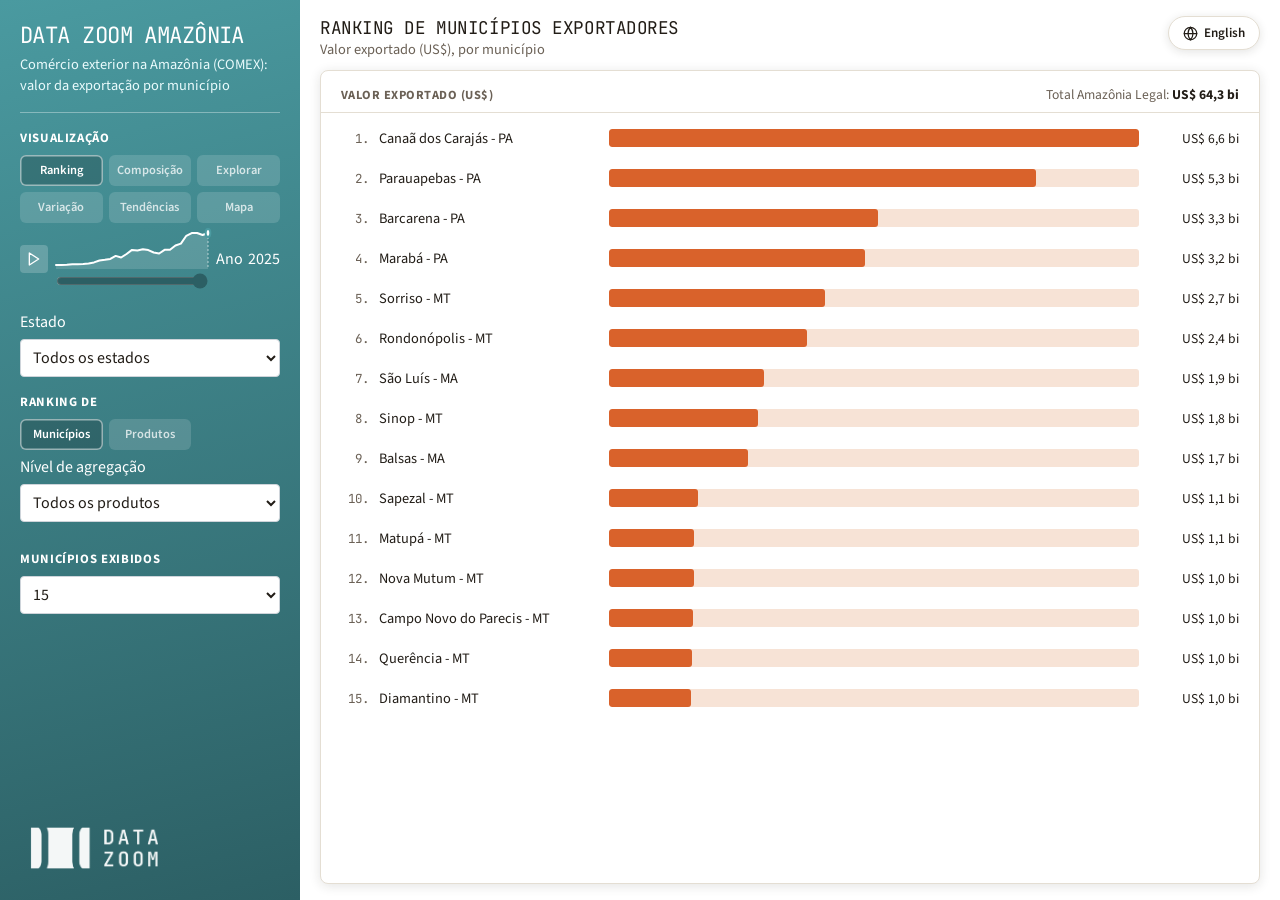
==== commit bd91f29d: "Move play button and Ano caption to flank the sparkline/slider (sync from datazoompuc/datazoom_viz@d" ====
--- a/ts_comex_exp_municipio/index.html
+++ b/ts_comex_exp_municipio/index.html
@@ -41,22 +41,24 @@
     </div>
 
     <div class="var_selec_group slider-inline">
-      <div class="sparkline-wrap">
-        <svg id="year-sparkline" viewBox="0 0 260 40" preserveAspectRatio="none">
-          <path id="spark-area" class="spark-area"></path>
-          <path id="spark-line" class="spark-line"></path>
-          <line id="spark-guide" class="spark-guide" y1="0" y2="40"></line>
-          <line id="spark-hover-line" class="spark-hover-line" y1="0" y2="40"></line>
-          <circle id="spark-marker" class="spark-marker" r="4"></circle>
-          <circle id="spark-hover-marker" class="spark-hover-marker" r="4"></circle>
-        </svg>
-        <div id="spark-tooltip" class="spark-tooltip"></div>
-      </div>
-      <input type="range" id="year-slider" step="1" class="year-slider-full">
-      <div class="slider-footer">
+      <div class="spark-slider-row">
         <button id="play-btn" class="icon-btn" title="Play/Pause">
           <svg id="play-icon" width="16" height="16" viewBox="0 0 24 24" fill="none" stroke="currentColor" stroke-width="2" stroke-linecap="round" stroke-linejoin="round"><polygon points="5 3 19 12 5 21 5 3"></polygon></svg>
         </button>
+        <div class="spark-slider-col">
+          <div class="sparkline-wrap">
+            <svg id="year-sparkline" viewBox="0 0 260 40" preserveAspectRatio="none">
+              <path id="spark-area" class="spark-area"></path>
+              <path id="spark-line" class="spark-line"></path>
+              <line id="spark-guide" class="spark-guide" y1="0" y2="40"></line>
+              <line id="spark-hover-line" class="spark-hover-line" y1="0" y2="40"></line>
+              <circle id="spark-marker" class="spark-marker" r="4"></circle>
+              <circle id="spark-hover-marker" class="spark-hover-marker" r="4"></circle>
+            </svg>
+            <div id="spark-tooltip" class="spark-tooltip"></div>
+          </div>
+          <input type="range" id="year-slider" step="1" class="year-slider-full">
+        </div>
         <span class="year-caption">
           <label id="label_year" for="year-slider"></label>
           <span id="year-value" class="year-value"></span>
--- a/ts_comex_exp_municipio/style.css
+++ b/ts_comex_exp_municipio/style.css
@@ -172,6 +172,13 @@
   font-size: 0.9rem;
 }
 
+/* Variação replaces the sparkline/slider block (.slider-inline, ~96px
+   tall) with this Ano A/B row instead — without a matching min-height,
+   this row's own shorter natural height (~59px) leaves every control
+   below it (starting with the global Estado selector) sitting ~37px
+   higher here than in every other view, an inconsistency that's easy to
+   notice when flipping between views. */
+#change-group { min-height: 96px; }
 .change-years-row { display: flex; gap: 10px; }
 .change-year-field { flex: 1 1 0; min-width: 0; }
 .change-year-field label { font-size: 0.85rem; }
@@ -285,11 +292,15 @@
    above it, despite both spanning the same 100% width. */
 .year-slider-full { display: block; width: 100%; margin: 2px 0 0; accent-color: #2c5f64; }
 
-/* Play button + "Ano 2025" caption sit below the chart/slider stack (not
-   above it — nothing here needs to compete with the sparkline/slider for
-   the same full width the way the header row used to). */
-.slider-footer { display: flex; align-items: center; gap: 10px; margin-top: 8px; }
-.year-caption { display: flex; align-items: baseline; gap: 5px; }
+/* Play button and "Ano 2025" flank the sparkline+slider column instead of
+   each spanning the sidebar's full width on their own row — sparkline and
+   slider stay perfectly aligned with each other because they share this
+   one column (each still 100% of *its* width, just narrower now that the
+   column itself is inset by the button/caption on either side), not
+   because their widths are matched by hand. */
+.spark-slider-row { display: flex; align-items: center; gap: 8px; }
+.spark-slider-col { flex: 1 1 auto; min-width: 0; }
+.year-caption { display: flex; align-items: baseline; gap: 5px; flex: 0 0 auto; }
 .year-caption label { margin-bottom: 0; }
 
 .year-value {
@@ -313,7 +324,15 @@
 .icon-btn.playing { background: #2c5f64; }
 .icon-btn svg { display: block; }
 
-.spacer { height: 6px; }
+/* flex-shrink: 0 is load-bearing here, not decorative — .menucol is a flex
+   column, and an empty div has zero content-based minimum size, so
+   whenever a view's sidebar content is tall enough to overflow, flexbox
+   squashes these gaps to 0px first (before anything with actual content
+   has to shrink at all). That's what was actually causing the "missing
+   padding above the sparkline" in some views but not others — it tracked
+   each view's own content height, not the sparkline itself. .menucol's own
+   overflow-y: auto handles genuine overflow by scrolling instead. */
+.spacer { height: 6px; flex-shrink: 0; }
 
 /* ---- Main column ---- */
 
@@ -629,7 +648,7 @@
   font-variant-numeric: tabular-nums;
 }
 
-.change-scroll { flex: 1 1 auto; overflow-y: auto; padding-bottom: 12px; }
+.change-scroll { flex: 1 1 auto; overflow-y: auto; padding: 10px 0 12px; }
 #change-rows { display: flex; flex-direction: column; }
 
 .change-line {
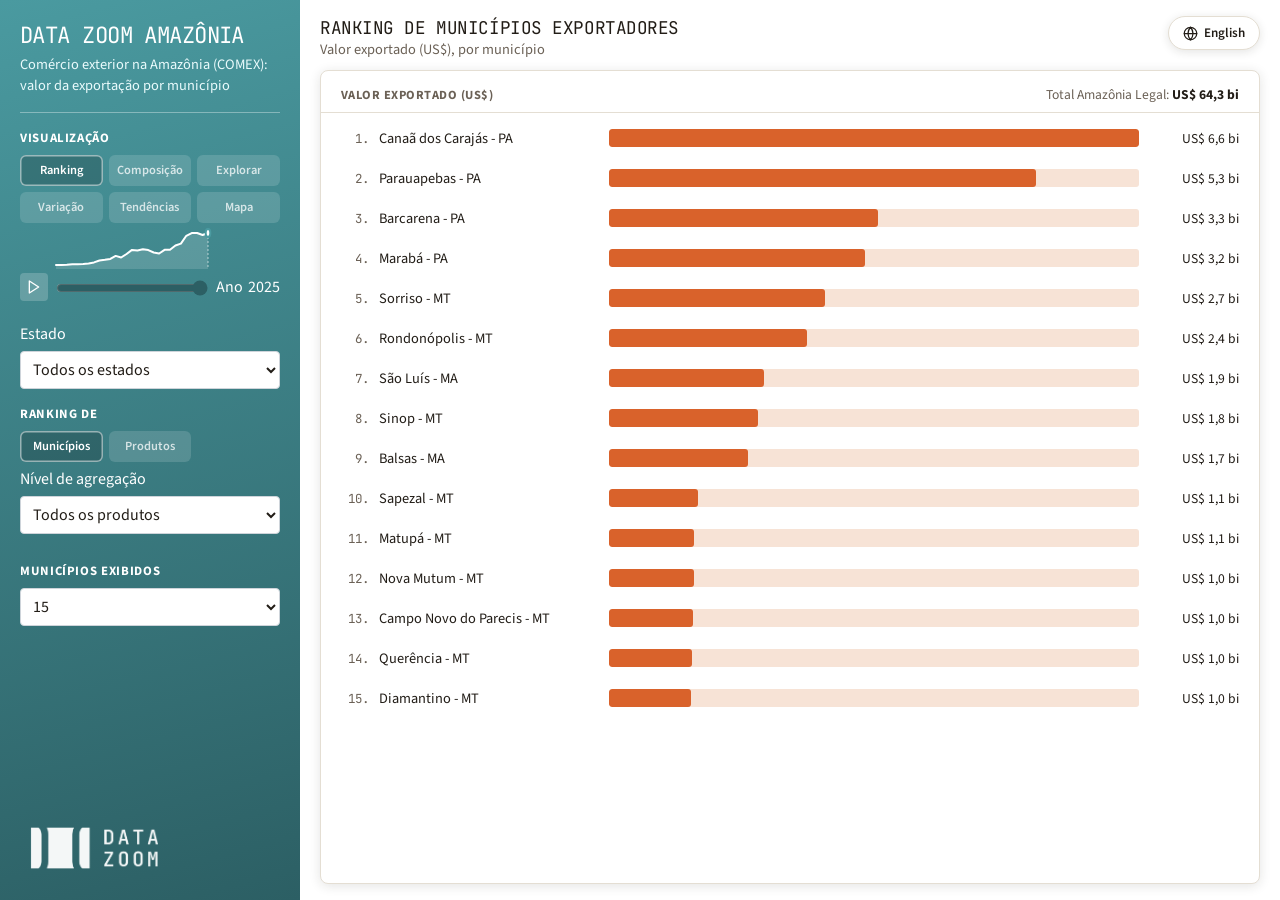
==== commit 790ac72f: "Align play button and Ano caption with slider row, not full sparkline block (sync from datazoompuc/d" ====
--- a/ts_comex_exp_municipio/index.html
+++ b/ts_comex_exp_municipio/index.html
@@ -41,24 +41,25 @@
     </div>
 
     <div class="var_selec_group slider-inline">
-      <div class="spark-slider-row">
+      <div class="spark-slider-grid">
+        <div class="spark-slider-spacer"></div>
+        <div class="sparkline-wrap">
+          <svg id="year-sparkline" viewBox="0 0 260 40" preserveAspectRatio="none">
+            <path id="spark-area" class="spark-area"></path>
+            <path id="spark-line" class="spark-line"></path>
+            <line id="spark-guide" class="spark-guide" y1="0" y2="40"></line>
+            <line id="spark-hover-line" class="spark-hover-line" y1="0" y2="40"></line>
+            <circle id="spark-marker" class="spark-marker" r="4"></circle>
+            <circle id="spark-hover-marker" class="spark-hover-marker" r="4"></circle>
+          </svg>
+          <div id="spark-tooltip" class="spark-tooltip"></div>
+        </div>
+        <div class="spark-slider-spacer"></div>
+
         <button id="play-btn" class="icon-btn" title="Play/Pause">
           <svg id="play-icon" width="16" height="16" viewBox="0 0 24 24" fill="none" stroke="currentColor" stroke-width="2" stroke-linecap="round" stroke-linejoin="round"><polygon points="5 3 19 12 5 21 5 3"></polygon></svg>
         </button>
-        <div class="spark-slider-col">
-          <div class="sparkline-wrap">
-            <svg id="year-sparkline" viewBox="0 0 260 40" preserveAspectRatio="none">
-              <path id="spark-area" class="spark-area"></path>
-              <path id="spark-line" class="spark-line"></path>
-              <line id="spark-guide" class="spark-guide" y1="0" y2="40"></line>
-              <line id="spark-hover-line" class="spark-hover-line" y1="0" y2="40"></line>
-              <circle id="spark-marker" class="spark-marker" r="4"></circle>
-              <circle id="spark-hover-marker" class="spark-hover-marker" r="4"></circle>
-            </svg>
-            <div id="spark-tooltip" class="spark-tooltip"></div>
-          </div>
-          <input type="range" id="year-slider" step="1" class="year-slider-full">
-        </div>
+        <input type="range" id="year-slider" step="1" class="year-slider-full">
         <span class="year-caption">
           <label id="label_year" for="year-slider"></label>
           <span id="year-value" class="year-value"></span>
--- a/ts_comex_exp_municipio/style.css
+++ b/ts_comex_exp_municipio/style.css
@@ -215,7 +215,7 @@
 }
 .switch-row input { accent-color: #2c5f64; width: 16px; height: 16px; }
 
-.sparkline-wrap { margin-bottom: 4px; position: relative; }
+.sparkline-wrap { position: relative; }
 
 #year-sparkline {
   width: 100%;
@@ -292,15 +292,23 @@
    above it, despite both spanning the same 100% width. */
 .year-slider-full { display: block; width: 100%; margin: 2px 0 0; accent-color: #2c5f64; }
 
-/* Play button and "Ano 2025" flank the sparkline+slider column instead of
-   each spanning the sidebar's full width on their own row — sparkline and
-   slider stay perfectly aligned with each other because they share this
-   one column (each still 100% of *its* width, just narrower now that the
-   column itself is inset by the button/caption on either side), not
-   because their widths are matched by hand. */
-.spark-slider-row { display: flex; align-items: center; gap: 8px; }
-.spark-slider-col { flex: 1 1 auto; min-width: 0; }
-.year-caption { display: flex; align-items: baseline; gap: 5px; flex: 0 0 auto; }
+/* Two grid rows sharing one set of column tracks: row 1 is the sparkline
+   flanked by two invisible spacer cells, row 2 is play-btn/slider/caption.
+   Column 1 and column 3's widths are each set by their tallest/widest
+   occupant (play-btn, year-caption) since the spacers have no intrinsic
+   size — so the sparkline (column 2) ends up inset to exactly match the
+   slider's width without hand-tuned padding. Each row is sized to its own
+   content, so play-btn/caption sit centered against the slider's own
+   (short) row height, not against the sparkline+slider combined height. */
+.spark-slider-grid {
+  display: grid;
+  grid-template-columns: auto 1fr auto;
+  align-items: center;
+  column-gap: 8px;
+  row-gap: 4px;
+}
+.spark-slider-spacer { width: 100%; }
+.year-caption { display: flex; align-items: baseline; gap: 5px; }
 .year-caption label { margin-bottom: 0; }
 
 .year-value {
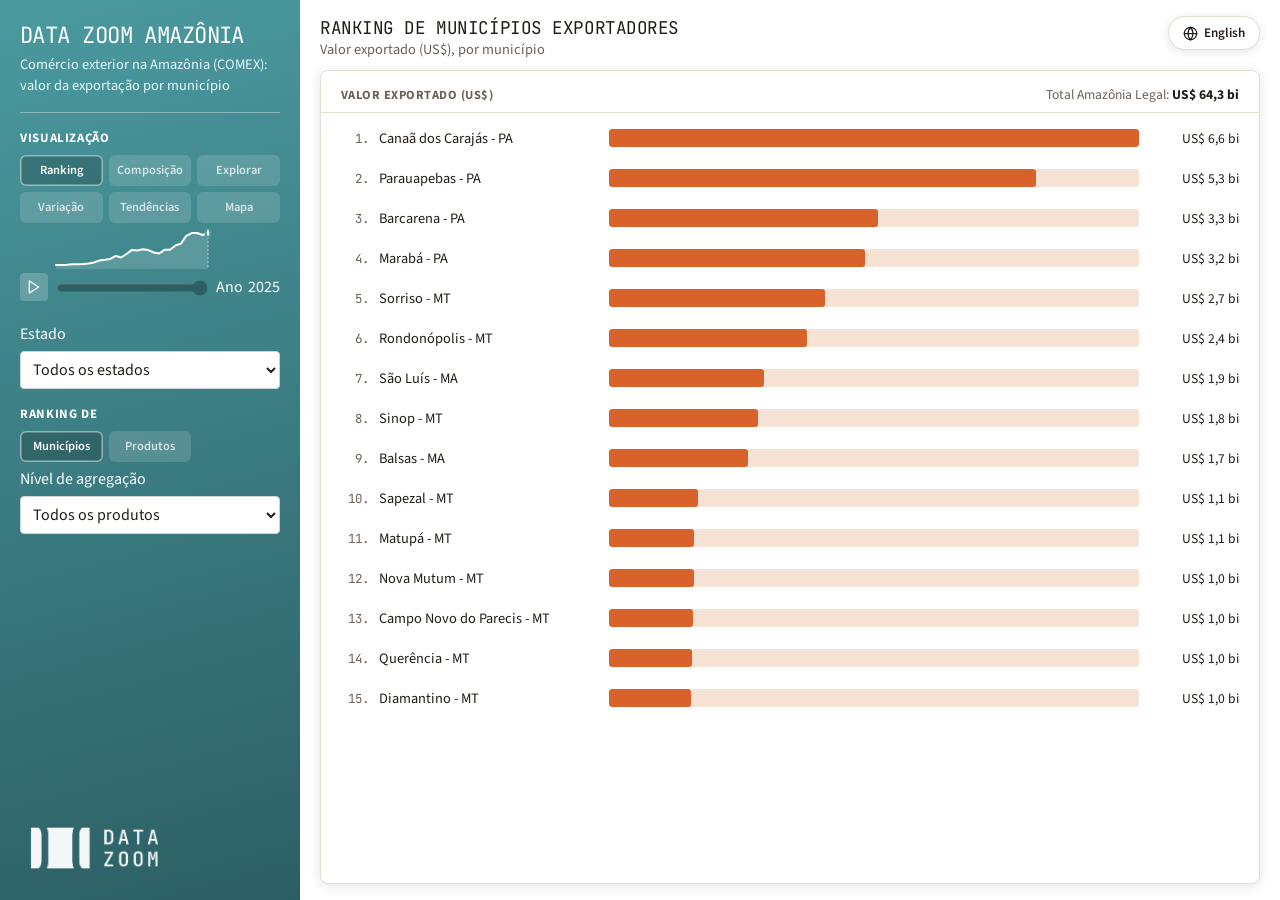
==== commit 21168edc: "Fix Ranking/Tendências at 15 entries and drop the top-N selector (sync from datazoompuc/datazoom_viz" ====
--- a/ts_comex_exp_municipio/index.html
+++ b/ts_comex_exp_municipio/index.html
@@ -284,17 +284,6 @@
       <p class="map-hint" id="map-hint"></p>
     </div>
 
-    <div class="spacer"></div>
-    <div class="var_selec_group" id="topn-group">
-      <p class="vars" id="label_topn_name"></p>
-      <select id="topn-select" class="sidebar-field">
-        <option value="10">10</option>
-        <option value="15" selected>15</option>
-        <option value="20">20</option>
-        <option value="30">30</option>
-      </select>
-    </div>
-
     <div class="menucol-logo" role="img" aria-label="Data Zoom"></div>
   </div>
 
--- a/ts_comex_exp_municipio/style.css
+++ b/ts_comex_exp_municipio/style.css
@@ -172,6 +172,48 @@
   font-size: 0.9rem;
 }
 
+/* Lazy-load failure state (see loadingMarkup in app.js). The same markup is
+   injected into whichever view's loading slot the failed fetch belonged to,
+   so it has to read correctly both inside .map-loading (a centered flex
+   overlay) and .prodrank-loading (a plain padded block) — hence the column
+   direction above and the block-level button here. */
+.map-loading { flex-direction: column; gap: 10px; }
+.load-error-text { color: var(--muted); }
+
+.retry-btn {
+  display: block;
+  margin-top: 10px;
+  border: 1px solid var(--border);
+  border-radius: 6px;
+  background: #fff;
+  color: var(--ink);
+  padding: 6px 14px;
+  font-size: 0.85rem;
+  font-weight: 600;
+  font-family: inherit;
+  cursor: pointer;
+}
+.retry-btn:hover { background: #f6f2ea; }
+.map-loading .retry-btn { margin-top: 0; }
+
+/* Core-data failure: nothing rendered at all, so this covers the whole
+   chart area rather than sitting inside one view's panel. */
+.fatal-error {
+  position: absolute;
+  inset: 0;
+  z-index: 1001;
+  display: flex;
+  flex-direction: column;
+  align-items: center;
+  justify-content: center;
+  gap: 10px;
+  background: #fff;
+  border: 1px solid var(--border);
+  border-radius: 8px;
+}
+.fatal-error-text { margin: 0; color: var(--muted); font-size: 0.9rem; }
+.fatal-error .retry-btn { margin-top: 0; }
+
 /* Variação replaces the sparkline/slider block (.slider-inline, ~96px
    tall) with this Ano A/B row instead — without a matching min-height,
    this row's own shorter natural height (~59px) leaves every control
@@ -200,6 +242,60 @@
 }
 .sidebar-multiselect option { padding: 3px 6px; }
 
+/* ---- Searchable pickers (see comboboxify/filterify in app.js) ---- */
+
+.combo { position: relative; }
+
+/* The real <select> stays in the DOM as the model — every populate*Select()
+   still writes to it and selections are committed through it — so it is
+   hidden rather than removed. Not display:none: that would also drop it
+   from the form/accessibility tree, and it still carries the value. */
+.combo-native {
+  position: absolute;
+  width: 1px;
+  height: 1px;
+  opacity: 0;
+  pointer-events: none;
+}
+
+.combo-input { cursor: text; }
+
+/* In normal flow, not absolutely positioned: .menucol is a scroll
+   container, which would clip a floating panel opened near its bottom. */
+.combo-panel {
+  margin-top: 2px;
+  max-height: 240px;
+  overflow-y: auto;
+  background: #fff;
+  border: 1px solid #ced4da;
+  border-radius: 4px;
+  box-shadow: 0 4px 12px rgba(34, 29, 23, 0.18);
+}
+.combo-panel.hidden { display: none; }
+
+.combo-option {
+  padding: 6px 8px;
+  font-size: 0.92rem;
+  color: var(--ink);
+  cursor: pointer;
+  white-space: nowrap;
+  overflow: hidden;
+  text-overflow: ellipsis;
+}
+.combo-option:hover,
+.combo-option.active { background: #e4f0f1; }
+.combo-option[aria-selected="true"] { font-weight: 700; }
+
+.combo-empty,
+.combo-count {
+  padding: 6px 8px;
+  font-size: 0.78rem;
+  color: var(--muted);
+}
+.combo-count { border-top: 1px solid var(--border); }
+
+.listfilter { margin-bottom: 4px; font-size: 0.9rem; }
+
 .explore-hint {
   font-size: 0.75rem;
   color: rgba(255, 255, 255, 0.75);
@@ -214,6 +310,7 @@
   cursor: pointer;
 }
 .switch-row input { accent-color: #2c5f64; width: 16px; height: 16px; }
+.switch-row:has(input:disabled) { opacity: 0.5; cursor: not-allowed; }
 
 .sparkline-wrap { position: relative; }
 
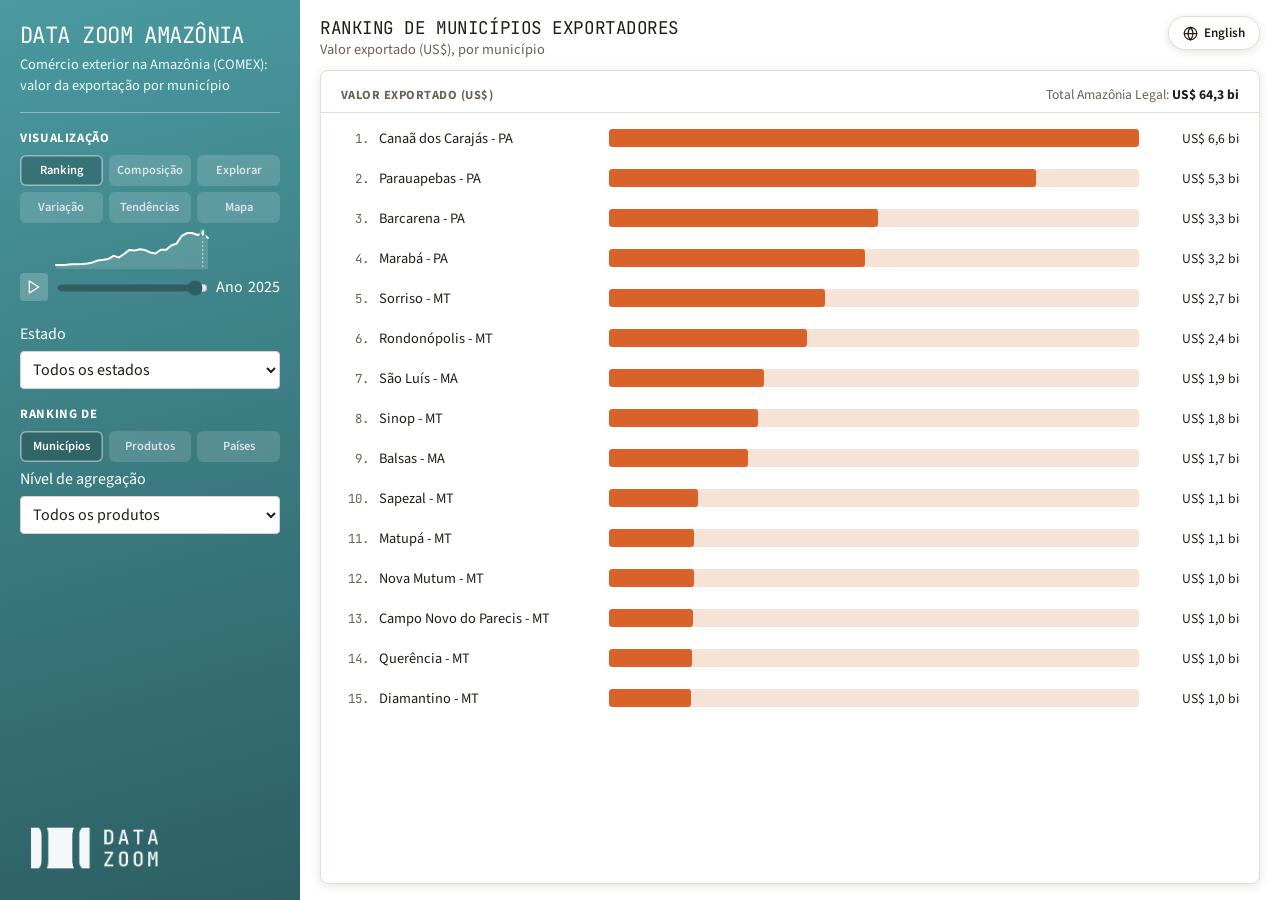
==== commit 65b39f0f: "COMEX: long base, partial-year flagging and destination-country orientation (sync from datazoompuc/d" ====
--- a/ts_comex_exp_municipio/index.html
+++ b/ts_comex_exp_municipio/index.html
@@ -47,6 +47,7 @@
           <svg id="year-sparkline" viewBox="0 0 260 40" preserveAspectRatio="none">
             <path id="spark-area" class="spark-area"></path>
             <path id="spark-line" class="spark-line"></path>
+            <path id="spark-line-partial" class="spark-line spark-line-partial"></path>
             <line id="spark-guide" class="spark-guide" y1="0" y2="40"></line>
             <line id="spark-hover-line" class="spark-hover-line" y1="0" y2="40"></line>
             <circle id="spark-marker" class="spark-marker" r="4"></circle>
@@ -63,6 +64,7 @@
         <span class="year-caption">
           <label id="label_year" for="year-slider"></label>
           <span id="year-value" class="year-value"></span>
+          <span id="year-partial" class="year-partial hidden"></span>
         </span>
       </div>
     </div>
@@ -81,6 +83,7 @@
       <div class="view-toggle" id="change-orientation-toggle">
         <button class="view-btn active" id="change-orientation-municipio" data-orientation="municipio"></button>
         <button class="view-btn" id="change-orientation-produto" data-orientation="produto"></button>
+        <button class="view-btn" id="change-orientation-pais" data-orientation="pais"></button>
       </div>
       <div class="spacer"></div>
 
@@ -99,12 +102,14 @@
       </div>
 
       <div id="change-by-produto-group" class="hidden">
+        <div id="change-produto-level-wrap">
         <label id="label_change_produto_level" for="change-produto-level-select"></label>
         <select id="change-produto-level-select" class="sidebar-field">
           <option value="sec"></option>
           <option value="sh2"></option>
         </select>
         <div class="spacer"></div>
+        </div>
         <label id="label_change_scope" for="change-scope-select"></label>
         <select id="change-scope-select" class="sidebar-field"></select>
       </div>
@@ -141,6 +146,7 @@
       <div class="view-toggle" id="ranking-orientation-toggle">
         <button class="view-btn active" id="ranking-orientation-municipio" data-orientation="municipio"></button>
         <button class="view-btn" id="ranking-orientation-produto" data-orientation="produto"></button>
+        <button class="view-btn" id="ranking-orientation-pais" data-orientation="pais"></button>
       </div>
       <div class="spacer"></div>
 
@@ -171,6 +177,7 @@
       </div>
 
       <div id="ranking-by-produto-group" class="hidden">
+        <div id="ranking-produto-level-wrap">
         <label id="label_ranking_produto_level" for="ranking-produto-level-select"></label>
         <select id="ranking-produto-level-select" class="sidebar-field">
           <option value="sec"></option>
@@ -178,6 +185,7 @@
           <option value="sh4"></option>
         </select>
         <div class="spacer"></div>
+        </div>
         <label id="label_ranking_scope" for="ranking-scope-select"></label>
         <select id="ranking-scope-select" class="sidebar-field"></select>
       </div>
@@ -188,6 +196,7 @@
       <div class="view-toggle" id="trends-orientation-toggle">
         <button class="view-btn active" id="trends-orientation-municipio" data-orientation="municipio"></button>
         <button class="view-btn" id="trends-orientation-produto" data-orientation="produto"></button>
+        <button class="view-btn" id="trends-orientation-pais" data-orientation="pais"></button>
       </div>
       <div class="spacer"></div>
 
@@ -206,12 +215,14 @@
       </div>
 
       <div id="trends-by-produto-group" class="hidden">
+        <div id="trends-produto-level-wrap">
         <label id="label_trends_produto_level" for="trends-produto-level-select"></label>
         <select id="trends-produto-level-select" class="sidebar-field">
           <option value="sec"></option>
           <option value="sh2"></option>
         </select>
         <div class="spacer"></div>
+        </div>
         <label id="label_trends_scope" for="trends-scope-select"></label>
         <select id="trends-scope-select" class="sidebar-field"></select>
       </div>
@@ -225,6 +236,7 @@
       <div class="view-toggle" id="explore-orientation-toggle">
         <button class="view-btn active" id="explore-orientation-municipio" data-orientation="municipio"></button>
         <button class="view-btn" id="explore-orientation-produto" data-orientation="produto"></button>
+        <button class="view-btn" id="explore-orientation-pais" data-orientation="pais"></button>
       </div>
       <div class="spacer"></div>
 
@@ -248,12 +260,14 @@
       </div>
 
       <div id="explore-by-produto-group" class="hidden">
+        <div id="explore-produto-level-wrap">
         <label id="label_explore_produto_level" for="explore-produto-level-select"></label>
         <select id="explore-produto-level-select" class="sidebar-field">
           <option value="sec"></option>
           <option value="sh2"></option>
         </select>
         <div class="spacer"></div>
+        </div>
         <label id="label_explore_scope" for="explore-scope-select"></label>
         <select id="explore-scope-select" class="sidebar-field"></select>
         <div class="spacer"></div>
--- a/ts_comex_exp_municipio/style.css
+++ b/ts_comex_exp_municipio/style.css
@@ -412,6 +412,28 @@
   font-variant-numeric: tabular-nums;
 }
 
+/* Aviso de ano parcial ao lado do "Ano 20xx". Discreto de propósito: é
+   ressalva, não alarme, e some por completo nos anos fechados. */
+.year-partial {
+  font-size: 0.72rem;
+  color: rgba(255, 255, 255, 0.8);
+  white-space: nowrap;
+}
+.year-partial.hidden { display: none; }
+
+/* Trecho da sparkline que cai num ano incompleto. Tracejado para o
+   desenho não afirmar uma queda que é só calendário. */
+.spark-line-partial {
+  stroke-dasharray: 3 2;
+  opacity: 0.85;
+}
+
+/* Mesmo tratamento nas linhas do Explorar. */
+.explore-line-partial {
+  stroke-dasharray: 5 3;
+  opacity: 0.85;
+}
+
 .icon-btn {
   border: none;
   background: rgba(255, 255, 255, 0.2);
@@ -453,6 +475,11 @@
 .plot-title,
 .plot-subtitle {
   padding-right: 140px;
+  /* A filtered title carries the product's full name and can run to
+     several lines. .plotcol is a flex column, so without this these would
+     be shrinkable and a long title could be squeezed by the chart below
+     instead of taking the room it needs. */
+  flex-shrink: 0;
 }
 
 .plot-title {
